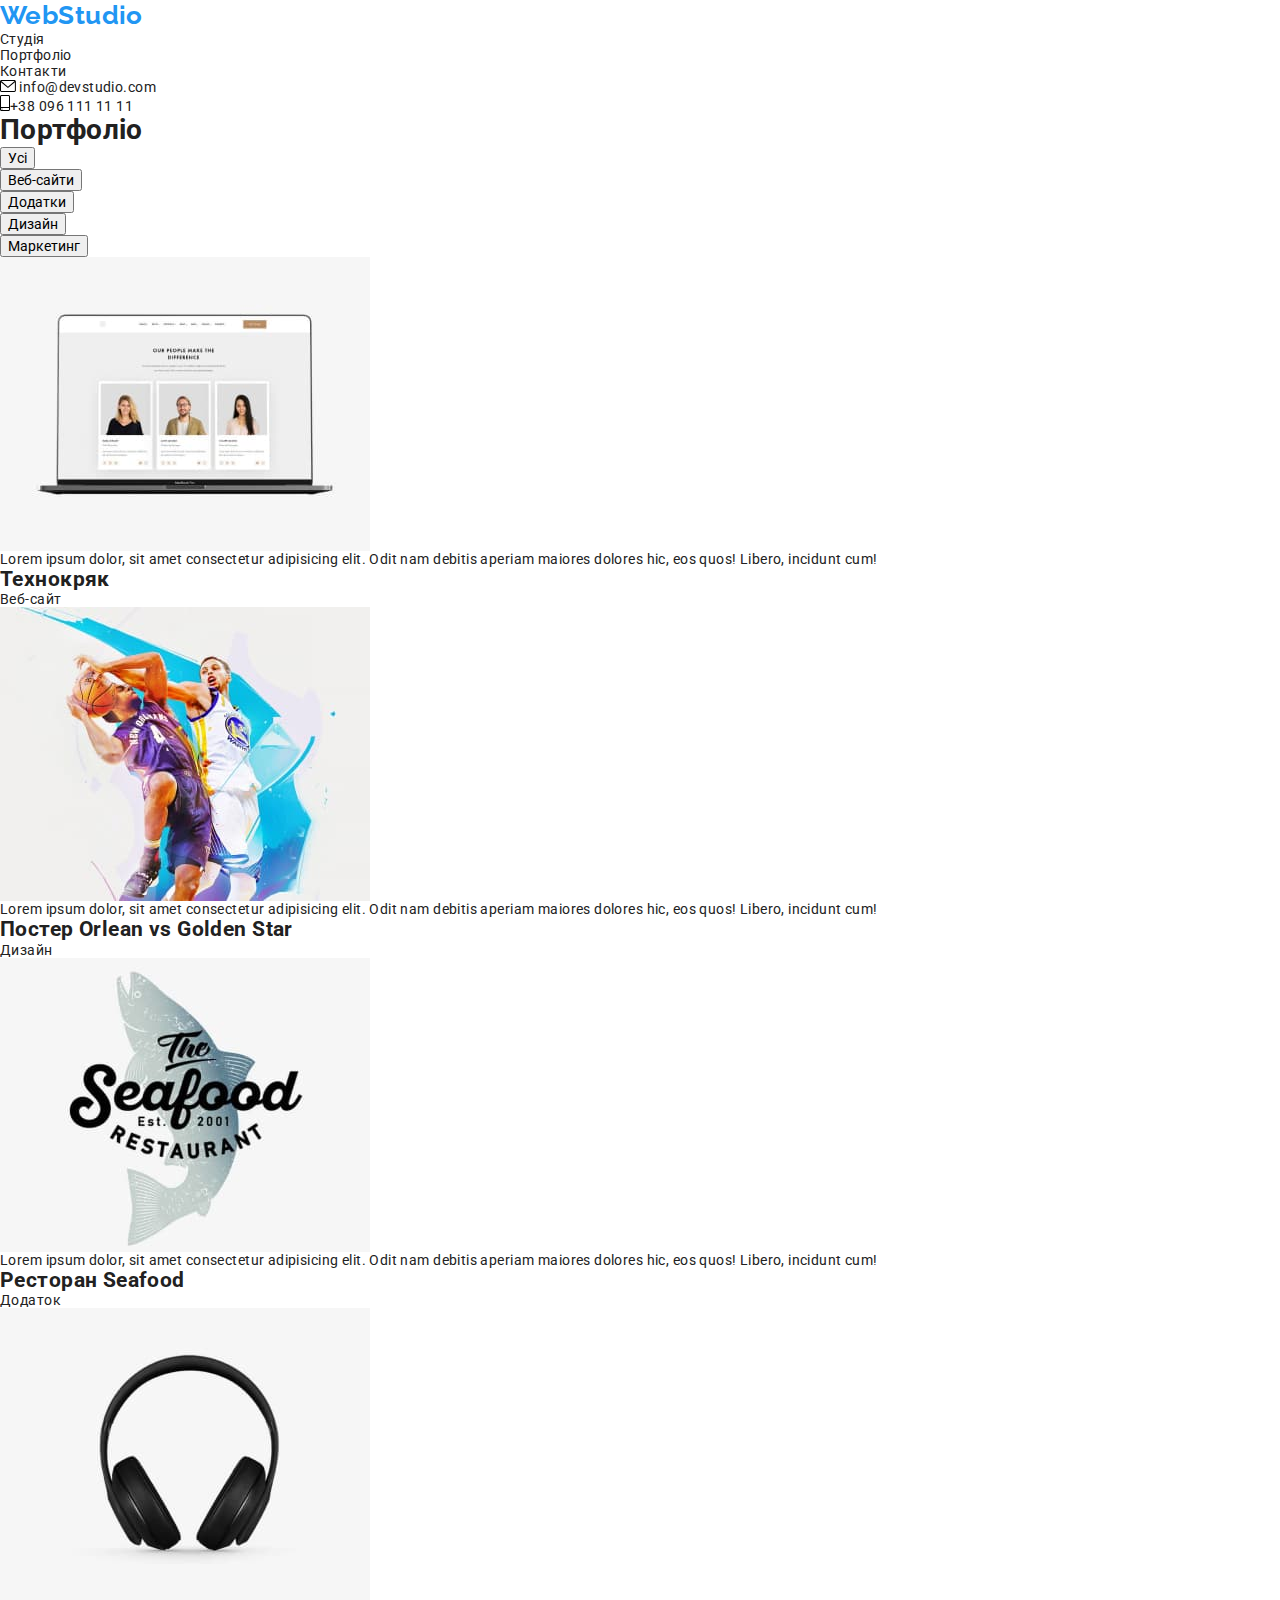
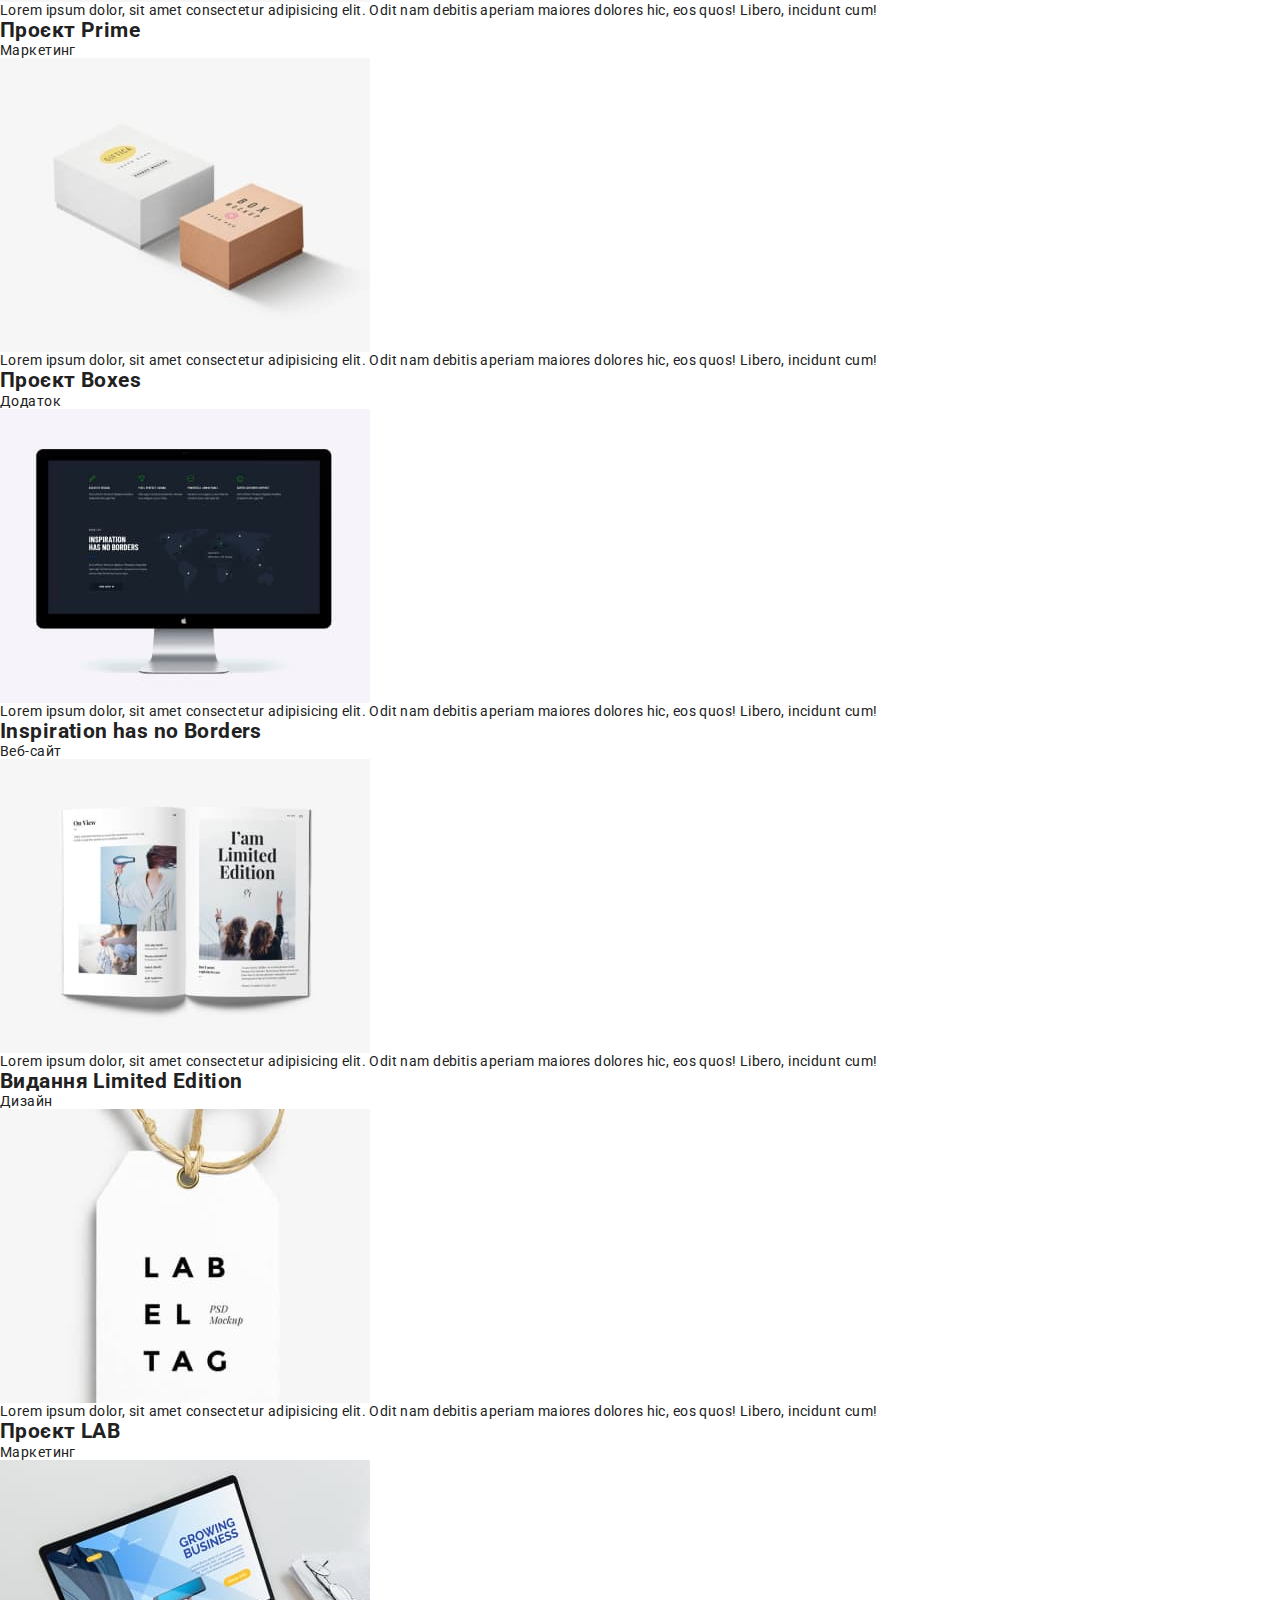
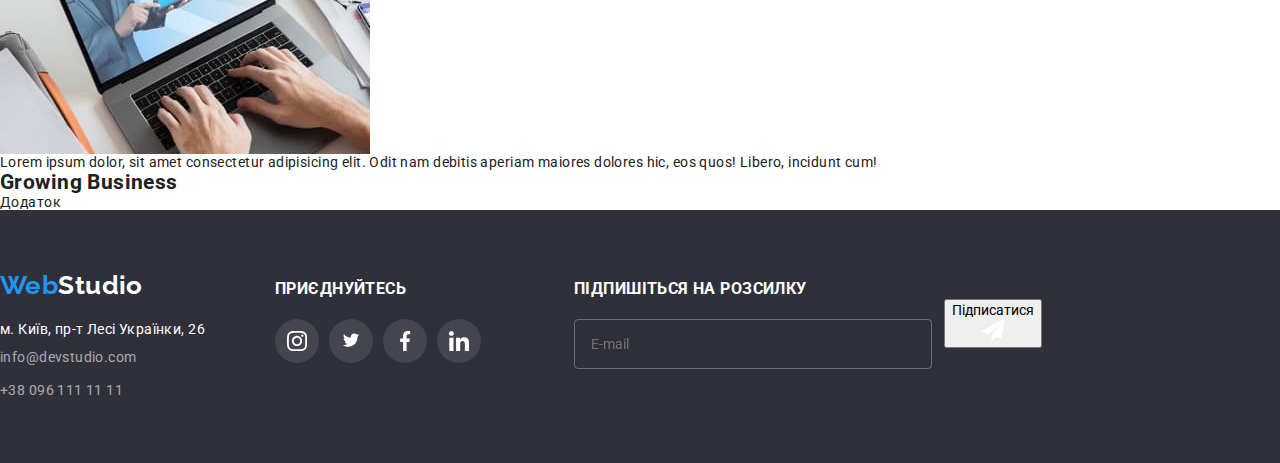
==== portfolio.html @ 7239a4ab "Initial commit" ====
<!DOCTYPE html>
<html lang="uk">
  <head>
    <meta charset="UTF-8" />
    <meta http-equiv="X-UA-Compatible" content="IE=edge" />
    <meta name="viewport" content="width=device-width, initial-scale=1.0" />
    <title>Студія</title>
    <link
    rel="stylesheet"
    href="https://cdnjs.cloudflare.com/ajax/libs/modern-normalize/1.0.0/modern-normalize.min.css"
  />
    <link
      href="https://fonts.googleapis.com/css2?family=Montserrat:wght@400;500;600&family=Raleway:wght@700&family=Roboto:wght@400;500;700;900&display=swap"
      rel="stylesheet"
    />
    <link rel="stylesheet" href="./css/style.css" />
  </head>
  <body class="page">


<!-- *TODO HEADER= ============================================= --> 


<header class="header">
  <div class="header__container container">
      <a href="./index.html" lang="en" class="logo__text logo">Web<span class="logo__span">Studio</span></a>
<nav class="site-nav">
  <ul class="site-nav__list list">
    <li class="site-nav__item item"><a href="./index.html" class="site-nav__link link ">Студія</a> </li>
    <li class="site-nav__item item"><a href="./portfolio.html" class="site-nav__link link current" >Портфоліо</a> </li>
    <li class="site-nav__item item"><a href="" class="site-nav__link link">Контакти</a> </li>
  </ul>
</nav>

  <ul class="contacts__list list">
    <li class="contacts__item item"> 
      <a href="mailto:info@devstudio.com" class="contacts__list__email" >
        <svg class="email-icon" width="16" height="12">
          <use href="./images/icons.svg#icon-envelope-min"></use>
        </svg> info@devstudio.com
      </a>
    </li>
    <li class="phone contact item"> <a href="tel:+38096111111" class="contacts__list__phone">
        <svg class="mobile-icon" width="10" height="16">
          <use href="./images/icons.svg#icon-smartphone-min"></use>
        </svg>+38 096 111 11 11
      </a>
    </li>
  </ul>
</div>
</header>


<main>
<section class="portfolio-section">
   <div class="container">
      <h1 visually-hidden >Портфоліо</h1>

 <ul class="portfolio-nav">
            <li><button type="button" class="btn-filtr">Усі</button></li>
            <li><button type="button" class="btn-filtr">Веб-сайти</button></li>
            <li><button type="button" class="btn-filtr">Додатки</button></li>
            <li><button type="button" class="btn-filtr">Дизайн</button></li>
            <li><button type="button" class="btn-filtr">Маркетинг</button></li>
          </ul>


    <ul class="portfolio-list">

      <li class="portfolio-item" > 
          <a href="" class="portfolio-link">
             <div class="portfolio-overlay">
                <img
                  src="./images/technocrack.jpg"
                  alt="Ноутбук з профілями трьох людей"
                  width="370"
                />
                <p class="portfolio-overlay-text">Lorem ipsum dolor, sit amet consectetur adipisicing elit. Odit nam debitis aperiam maiores dolores hic, eos quos! Libero, incidunt cum!
                </p>
                </div>

                <div class="work-description">
                  <h2 class="work-title">Технокряк</h2>
                  <p class="work-type">Веб-сайт</p>
              </div>
              </a>
            </li>



           <li class="portfolio-item" >
            
              <a href="" class="portfolio-link">
                <div class="portfolio-overlay">
                <img
                  src="./images/new-orlean-vs-golden-star.jpg"
                  alt="Постер баскетбольна команда Новий Орлеан против баскетбольної команди Золота Зірка"
                  width="370"
                />
                 <p class="portfolio-overlay-text">Lorem ipsum dolor, sit amet consectetur adipisicing elit. Odit nam debitis aperiam maiores dolores hic, eos quos! Libero, incidunt cum!
                </p>
            </div>

                <div class="work-description">
                <h2 class="work-title">
                  Постер <span lang="en">Orlean vs Golden Star </span>
                </h2>
                <p class="work-type">Дизайн</p>
                </div>
                </a>
            </li>


          <li class="portfolio-item" >
          
               <a href="" class="portfolio-link">
                  <div class="portfolio-overlay">
                <img
                  src="./images/restaurant-seafood.jpg"
                  alt="Логотип ресторану Морська Їжа"
                  width="370"
                />
                 <p class="portfolio-overlay-text">Lorem ipsum dolor, sit amet consectetur adipisicing elit. Odit nam debitis aperiam maiores dolores hic, eos quos! Libero, incidunt cum!
                </p>
                </div>

<div class="work-description">
                <h2 class="work-title">
                  Ресторан <span lang="en">Seafood</span>
                </h2>
                <p class="work-type">Додаток</p>
              </div>
                
                </a >
            </li>

         <li class="portfolio-item" >
          
              <a href="" class="portfolio-link">
                <div class="portfolio-overlay">
                <img
                  src="./images/project-prime.jpg"
                  alt="Навушники"
                  width="370"
                />
                 <p class="portfolio-overlay-text">Lorem ipsum dolor, sit amet consectetur adipisicing elit. Odit nam debitis aperiam maiores dolores hic, eos quos! Libero, incidunt cum!
                </p>
                </div>

                <div class="work-description">
                <h2 class="work-title">Проєкт <span lang="en">Prime</span></h2>
                <p class="work-type">Маркетинг</p>
              </div>
                </a>
            </li>


           <li class="portfolio-item" >
       
              <a href="" class="portfolio-link">
                     <div class="portfolio-overlay">
                <img
                  src="./images/project-boxes.jpg"
                  alt="Біла та коричнева коробки>"
                  width="370"
                />
                 <p class="portfolio-overlay-text">Lorem ipsum dolor, sit amet consectetur adipisicing elit. Odit nam debitis aperiam maiores dolores hic, eos quos! Libero, incidunt cum!
                </p>
                </div>

                <div class="work-description">
                <h2 class="work-title">Проєкт <span lang="en">Boxes</span></h2>
                <p class="work-type">Додаток</p>
              </div>
              </a>
            </li>

            
           <li class="portfolio-item" >
            
               <a href="" class="portfolio-link">
                <div class="portfolio-overlay">
                <img
                  src="./images/inspiration-has-no-borders.jpg"
                  alt="Монітор"
                  width="370"
                />
                 <p class="portfolio-overlay-text">Lorem ipsum dolor, sit amet consectetur adipisicing elit. Odit nam debitis aperiam maiores dolores hic, eos quos! Libero, incidunt cum!
                </p>
                </div>

  <div class="work-description">
                <h2 class="work-title">
                  <span lang="en">Inspiration has no Borders</span>
                </h2>
                <p class="work-type">Веб-сайт</p>
              </div>
            </a>
            </li>


       <li class="portfolio-item" >
       
              <a href="" class="portfolio-link">
                 <div class="portfolio-overlay">
                <img
                  src="./images/limited-edition.jpg"
                  alt="Журнал"
                  width="370"
                />
                 <p class="portfolio-overlay-text">Lorem ipsum dolor, sit amet consectetur adipisicing elit. Odit nam debitis aperiam maiores dolores hic, eos quos! Libero, incidunt cum!
                </p>
                </div>
                <div class="work-description">
                <h2 class="work-title">
                  Видання <span lang="en">Limited Edition</span>
                </h2>
                <p class="work-type">Дизайн</p> </div></a
              >
            </li>

         <li class="portfolio-item" >
         
             <a href="" class="portfolio-link">
               <div class="portfolio-overlay">
                <img
                  src="./images/project-lab.jpg"
                  alt="Ярлик з літерами"
                  width="370"
                />
                 <p class="portfolio-overlay-text">Lorem ipsum dolor, sit amet consectetur adipisicing elit. Odit nam debitis aperiam maiores dolores hic, eos quos! Libero, incidunt cum!
                </p>
                </div>
                <div class="work-description">
                <h2 class="work-title">Проєкт <span lang="en">LAB</span></h2>
                <p class="work-type">Маркетинг</p> </div></a
              >
            </li>


       <li class="portfolio-item" >
        
             <a href="" class="portfolio-link">
              <div class="portfolio-overlay">
                <img
                  src="./images/growing-business.jpg"
                  alt="Людина працює за ноутбуком"
                  width="370"
                />
                 <p class="portfolio-overlay-text">Lorem ipsum dolor, sit amet consectetur adipisicing elit. Odit nam debitis aperiam maiores dolores hic, eos quos! Libero, incidunt cum!
                </p>
                </div>

                <div class="work-description">
                <h2 class="work-title">
                  <span lang="en">Growing Business</span>
                </h2>
                <p class="work-type">Додаток</p>
                </div>
                </a>
            </li>
          </ul>
        </div>
      </section>
    </main>
  


    
    <footer class="footer">
      <div class="footer__container container">
<ul class="footer-align">
  <li>  
    <a href="./index.html" lang="en" class="logo__text">Web<span class="logo__span footerlogo">Studio</span>
    </a>
        <address>
          <ul class="footer__list list">
            <li> <a href=""  class="footer__address link" >м. Київ, пр-т Лесі Українки, 26</a> </li>
            <li> <a href="mailto:info@devstudio.com" class="footer__email link" >info@devstudio.com</a> </li>
            <li> <a href="tel:+38096111111" class="footer__phone link">+38 096 111 11 11</a></li>
          </ul>
        </address>
  </li>

  <li>
    <div class="join">
      <h3 class="join__title">Приєднуйтесь</h3>
        <div class="social__footer">
      <ul class="team__list list join__list">
          <li class="join__item item">
            <a href="" class="join__link link">
              <svg class="join__svg" width="20" height="20">
                <use href="./images/icons.svg#icon-instagram-min" ></use>
              </svg>
            </a>
          </li>

          <li class="join__item item">
            <a href="" class="join__link link">
              <svg class="join__svg"  width="20" height="16.25">
                <use href="./images/icons.svg#icon-twitter-min"></use>
              </svg>
            </a>
          </li>

           <li class="join__item item">
            <a href="" class="join__link link">
              <svg class="join__svg" width="20" height="20">
                <use href="./images/icons.svg#icon-facebook-min" ></use>
              </svg>
            </a>
          </li>

           <li class="join__item item">
            <a href="" class="join__link link">
              <svg class="join__svg" width="20" height="20">
                <use href="./images/icons.svg#icon-linkedin-min" ></use>
              </svg>
            </a>
      </div> 
    </div>
  </li>

  <li>
        <div class="footer-subscription">
          <h3 class="join__title">Підпишіться на розсилку</h3>
          
          <form class="subscription__form">
            <label class="subscription__lable">
              <input 
              class="subscription__input"
              type="email" 
              name="email" 
              placeholder="E-mail" />
            </label>
<div class="subscription-button-group">
            <button type="submit" class="subscription__button button">
              Підписатися
              <svg class="subscription__svg" width="24" height="24">
                <use href="./images/icons.svg#icon-send"></use>
              </svg>
                  </div>

            </button>
          </form>

      
</li>   
 </ul>   
          <!-- </li>
        </ul
        >       -->
  </footer>

  </body>
</html>
---- css/style.css ----
:root {
  --primary-text-color: #212121;
  --secondary-text-color: #757575;
  --white-text-color: #ffffff;
  --accent-color: #2196f3;
  --primary-background-color: #f5f5f5;
  --secondary-background-color: #f5f4fa;
  --hero-bachground-color: #2f303a;
  --black: #000000;
  --grey: #afb1b8 ;
  --cubic: cubic-bezier(0.4, 0, 0.2, 1);
}

/* *TODO RESET =============================================  */

* {
  box-sizing: border-box;
  /* outline: 1px solid chocolate; */
}

body {
  margin-top: 0;
  margin-bottom: 0;
  font-family: "Roboto", sans-serif;
  color: var(--primary-text-color);
  letter-spacing: 0.03em;
  font-size: 14px;
  font-style: normal;
}
h1,
h2,
h3,
h4,
h5,
h6,
p,
ul {
  list-style: none;
  margin: 0;
  padding: 0;
}

img {
  display: block;
  max-width: 100%;
  height: auto;
}

a {
  display: block;
  text-decoration: none;
  font-style: normal;
  margin: 0;
  margin-bottom: 0;
  padding: 0;
  color: currentColor;
  cursor: pointer;
}

/* .link {
  text-decoration: none;
  color: inherit;
  cursor: pointer;
}

.link.current {
  color: #2196f3;
}

.button {
  cursor: pointer;
}
.container {
  margin-left: auto;
  margin-right: auto;
  width: 1200px;
  padding-left: 15px;
  padding-right: 15px;
}
.title {
  text-align: center;
  margin-bottom: 50px;
  margin-top: 0;

  font-weight: 700;
  font-size: 36px;
  line-height: 1.17;
}
.visually-hidden {
  position: absolute;
  white-space: nowrap;
  width: 1px;
  height: 1px;
  overflow: hidden;
  border: 0;
  padding: 0;
  clip: rect(0 0 0 0);
  clip-path: inset(50%);
  margin: -1px;
} */

/* *TODO HEADER ==============================================  */

/* .header__container {
  display: flex;
  align-items: center;
} */
/* .logo {
  padding-top: 24px;
  padding-bottom: 24px;

  color: var(--accent-color);
  font-family: "Raleway", sans-serif;
  font-weight: 700;
  font-size: 26px;
  line-height: 1.2;
  text-decoration: none;
} */

/* .logo__text {
  color: var(--accent-color);
  font-family: "Raleway";
  font-style: normal;
  font-weight: 700;
  font-size: 26px;
  line-height: 1.19;
}
.logo__span {
  color: var(--black);
}
.header {
  border-bottom: 1px solid var(--secondary-background-color);
}
.site-nav__list {
  position: relative;

  display: flex;
  margin-left: 93px;
  gap: 50px;
}
.site-nav__link {
  transition: 250ms color var(--cubic);
}
.site-nav__link:hover,
.site-nav__link:focus {
  color: var(--accent-color);
  cursor: pointer;
  opacity: 1;
}
.current {
  position: relative;
}
.current::after {
  position: absolute;
  content: "";
  display: block;

  width: 100%;
  height: 4px;
  border-radius: 2px;
  bottom: -33px;

  background-color: var(--accent-color);
}
.site-nav__item {
  font-weight: 500;
  line-height: 1.14;
  letter-spacing: 0.02em;
}
.contacts__list {
  display: flex;
  margin-left: auto;
  gap: 50px;

  font-weight: 500;
  line-height: 1.13;
  letter-spacing: 0.02em;
  color: var(--secondary-text-color);
}
.contacts__list__email,
.contacts__list__phone {
  display: flex;
  align-items: center;

  transition: 250ms color var(--cubic);
}
.contacts__list__email:hover,
.contacts__list__email:focus {
  color: var(--accent-color);
}
.contacts__list__phone:hover,
.contacts__list__phone:focus {
  color: var(--accent-color);
}
.email-icon,
.mobile-icon {
  margin-right: 10px;
  fill: currentColor;
} */

/* *TODO HERO Section =============================================   */

/* .hero__section {
  padding-top: 200px;
  padding-bottom: 200px;
  text-align: center;
}
.hero__title {
  font-weight: 900;
  font-size: 44px;
  line-height: 1.36;
  text-align: center;
  letter-spacing: 0.06em;
  text-transform: uppercase;
  color: var(--white-text-color);
}
.hero__button {
  margin: 0 auto;
  margin-top: 30px;
  padding-top: 10px;
  padding-bottom: 10px;
  padding-left: 32px;
  padding-right: 32px;

  box-shadow: 0px 4px 4px rgb(0 0 0 / 15%);
  border-radius: 4px;
  border: none;
  background-color: var(--accent-color);

  font-weight: 700;
  font-size: 16px;
  line-height: 1.9;
  letter-spacing: 0.06em;
  color: var(--white-text-color);
}  */
/* .overlay {
  height: 600px;
  max-width: 1600px;
  margin-left: auto;
  margin-right: auto;

  background-image: linear-gradient(
      to right,
      rgba(47, 48, 58, 0.4),
      rgba(47, 48, 58, 0.4)
    ),
    url(../images/Img-team.jpg);
  background-size: cover;
  background-repeat: no-repeat;
  background-position: center;
  background-color: var(--secondary-background-color);
} */

/* *TODO FEATURES ====================================================== */
/* .features__section {
  padding-top: 94px;
  padding-bottom: 0px;
}
.features__list {
  display: flex;
  gap: 30px;
}
.feature__title {
  font-weight: 700;
  line-height: 1.13;
  text-transform: uppercase;
  color: var(--primary-text-color);
}
.feature__description {
  margin-top: 10px;
  line-height: 1.7;
  color: var(--secondary-text-color);
}
.feature__item::before {
  display: block;
  content: "";
  height: 120px;
  margin-bottom: 30px;

  background-size: 65px 70px;
  background-repeat: no-repeat;
  background-position: center;
  background-color: var(--secondary-background-color);
}

.feature__item.icon-attention::before {
  background-image: url(../images/antenna-min.svg);
}
.feature__item.icon-punctality::before {
  background-image: url(../images/clock-picture-min.svg);
}
.feature__item.icon-planning::before {
  background-image: url(../images/planning-min.svg);
}

.feature__item.icon-modern::before {
  background-image: url(../images/astronaut-min.svg);
} */

/* *TODO ACTIVITY ================================================ */
/* .activity__section {
  margin-top: 94px;
  margin-bottom: 94px;
}
.activity__list {
  display: flex;
  gap: 30px;
}
.activity__item {
  position: relative;
}
.activity__category {
  position: absolute;
  bottom: 0;
  left: 0;
  width: 100%;

  padding-top: 27px;
  padding-bottom: 27px;

  text-align: center;
  background-color: rgba(47, 48, 58, 0.8);
  font-weight: 700;
  text-transform: uppercase;
  color: var(--white-text-color);
} */

/* *TODO TEAM Section ============================================ */
.team__section {
  padding-top: 94px;
  padding-bottom: 94px;
  background-color: var(--secondary-background-color);
}
.team__list {
  display: flex;
  justify-content: space-between;
  gap: 10px;
  margin-top: 16px;
}
.team__item {
  background: var(--white-text-color);
  border-radius: 0px 0px 4px 4px;
}
.team__name {
  font-weight: 500;
  font-size: 16px;
  line-height: 1.9;
  text-align: center;
  color: var(--primary-text-color);
}
.team__job {
  margin-top: 10px;
  font-size: 16px;
  line-height: 1.19;
  text-align: center;
  color: var(--secondary-text-color);
}
.team__desc {
  padding-top: 30px;
  padding-bottom: 30px;
  padding-left: 32px;
  padding-right: 32px;
}
.team__icon {
  fill: var(--grey);
  transition: 250ms fill color var(--cubic);
}
.team__link {
  display: flex;
  justify-content: center;
  text-align: center;
  align-items: center;

  background-color: transparent;
  background-color: var(--white-text-color);
  border: 1px solid var(--accent-color);
  border-radius: 50%;
  border: none;

  width: 44px;
  height: 44px;
  margin: 0;

  transition: 250ms background-color var(--cubic);
}
.team__link:hover,
.team__link:focus {
  background-color: var(--accent-color);
  color: var(--white-text-color);
}
.team__link:hover .team__icon,
.team__link:focus .team__icon {
  fill: var(--white-text-color);
}

/* *TODO CLIENTS =========================================================== */
.clients__section {
  padding-top: 94px;
  padding-bottom: 94px;
}
.clients__list {
  display: flex;
  justify-content: center;
  gap: 30px;
}
.clients__logo {
  fill: var(--grey);
  transition: 250ms fill var(--cubic);
}
.clients__link {
  display: flex;
  justify-content: center;
  align-items: center;

  width: 170px;
  height: 92px;
  border: 1px solid var(--grey);

  border-radius: 4px;
  color: var(--grey);

  transition: 250ms border-color var(--cubic);
}
.clients__link:hover .clients__logo,
.clients__link:focus .clients__logo {
  fill: var(--accent-color);
}
.clients__link:hover,
.clients__link:focus {
  border: 1px solid var(--accent-color);
}

/* 
<!-- FOOTER  =============================================
========================================================== --> */

.footer {
  padding-top: 60px;
  padding-bottom: 60px;
  background-color: var(--hero-bachground-color);
}
.logo__text {
  color: var(--accent-color);
  font-family: "Raleway";
  font-style: normal;
  font-weight: 700;
  font-size: 26px;
  line-height: 1.19;
}

.footerlogo {
  color: var(--white-text-color);
}
.footer__list {
  margin-top: 20px;

}
.footer__address {
  display: block;
  margin-bottom: 9px;
  gap: 9px;

  color: var(--white-text-color);

  transition: 250ms color var(--cubic);
}
.footer__address:hover,
.footer__address:focus {
  color: var(--accent-color);
}

.footer__email {
  display: block;
  margin-bottom: 9px;

  color: rgba(255, 255, 255, 0.6);
  line-height: 1.7;

  transition: 250ms color var(--cubic);
}
.footer__email:hover,
.footer__email:focus {
  color: var(--accent-color);
}
.footer__phone {
  display: block;

  color: rgba(255, 255, 255, 0.6);
  line-height: 1.7;

  transition: 250ms color var(--cubic);
}
.footer__phone:hover,
.footer__phone:focus {
  color: var(--accent-color);
}
.social {
  display: block;
}
.join__title {
  font-weight: 700;
  line-height: 1.13;
  text-transform: uppercase;
  color: var(--white-text-color);
}

.join__list {
  margin-top: 20px;
}
.join {
  margin-left: 70px;
}
.footer-align {
  display: flex;
  align-items: baseline;
}
.join__svg {
  fill: var(--white-text-color);
}
.join__link {
  display: flex;
  justify-content: center;
  background: rgba(255, 255, 255, 0.1);
  align-items: center;
  border-radius: 50%;
  width: 44px;
  height: 44px;
  margin: 0;

  transition: 250ms background var(--cubic);
}

.join__link:hover,
.join__link:focus {
  background-color: var(--accent-color);
}

/* 
<!-- PORTFOLIO  =============================================
========================================================== --> */
/* .portfolio-section {
  margin-top: 94px;
  margin-bottom: 94px;
}
.portfolio-nav {
  margin-bottom: 50px;
  display: flex;
  justify-content: center;
}

.btn-filtr {
  display: flex;
  align-items: center;
  font-family: inherit;
  margin-right: 8px;

  font-weight: 500;
  font-size: 16px;
  line-height: 26px;
  color: var(--primary-text-color);
  border-radius: 4px;
  border: none;
  cursor: pointer;
  background: var(--secondary-background-color);
  border-radius: 4px;
  padding: 6px 22px;

  transition-property: box-shadow, color, background;
  transition-duration: 250ms;
  transition-timing-function: var(--cubic);
  transition-delay: 0;
}

.btn-filtr:focus,
.btn-filtr:hover {
  background-color: var(--accent-color);
  color: var(--white-text-color);
  box-shadow: 0px 3px 1px rgba(0, 0, 0, 0.1), 0px 1px 2px rgba(0, 0, 0, 0.08),
    0px 2px 2px rgba(0, 0, 0, 0.12);
} */

/* .btn-container {
  width: 1200px;
  padding-left: 15px;
  padding-right: 15px;
}

.portfolio-link {
  transition-property: box-shadow;
  transition-duration: 250ms;
  transition-timing-function: var(--cubic);
  transition-delay: 0;
}

.portfolio-list {
  display: flex;
  flex-wrap: wrap;
}

.portfolio-item {
  width: 370px;
  margin-right: 30px;
  margin-bottom: 30px;
}

.portfolio-item:nth-child(3n) {
  margin-right: 0;
}
.portfolio-item:nth-last-child(-n + 3) {
  margin-bottom: 0;
}

.portfolio-item a:hover {
  border: var(--accent-color);
}

.portfolio-link:hover,
.portfolio-link:focus {
  box-shadow: 0px 1px 1px rgba(0, 0, 0, 0.12), 0px 4px 4px rgba(0, 0, 0, 0.06),
    1px 4px 6px rgba(0, 0, 0, 0.16);
}
.description {
  padding-top: 20px;
  padding-bottom: 20px;
  padding-left: 24px;
  padding-right: 24px;
}
.work-title {
  text-decoration: none;
  color: var(--primary-text-color);
  font-weight: 700;
  font-size: 18px;
  line-height: 2;
  letter-spacing: 0.06em;
  margin-bottom: 4px;
}

.work-type {
  text-decoration: none;
  color: var(--secondary-text-color);
  font-size: 16px;
  line-height: 1.9;
}

.work-description {
  padding-top: 20px;
  padding-bottom: 20px;
  padding-left: 24px;
  padding-right: 24px;
  border-right: 1px solid var(--primary-background-color);
  border-left: 1px solid var(--primary-background-color);
  border-bottom: 1px solid var(--primary-background-color);
}

.portfolio-overlay {
  position: relative;
  transition-property: color, background;
  transition-duration: 250ms;
  transition-timing-function: var(--cubic);
}

.portfolio-overlay-text {
  position: absolute;
  top: 0;
  left: 0;

  width: 100%;
  height: 100%;
  padding-top: 63px;
  padding-bottom: 63px;
  padding-left: 24px;
  padding-right: 24px;

  background: rgba(33, 150, 243, 0.9);
  opacity: 0;
  overflow: hidden;

  font-size: 18px;
  line-height: 1.56;
  color: var(--white-text-color);

  transition-property: color, background;
  transition-duration: 250ms;
  transition-timing-function: var(--cubic);
  transition-delay: 0;
}

.portfolio-link .portfolio-overlay-text,
.portfolio-link .portfolio-overlay-text {
  transform: translateY(100%);
  transition: transform 250ms cubic-bezier(0.4, 0, 0.2, 1);
}

.portfolio-link:hover .portfolio-overlay-text,
.portfolio-link:focus .portfolio-overlay-text {
  opacity: 1;
  transform: translateY(0);
} */ */

/* /* MODAL ==================================================
================================================================*/
/* початковий стан */
.backdrop {
  position: fixed;
  top: 0;
  left: 0;
  height: 100%;
  width: 100%;
  background-color: rgba(0, 0, 0, 0.2);
  opacity: 1;
  transition: opacity 250ms var(--cubic);
  visibility: visible;
  pointer-events: initial;
}
.modal {
  position: absolute;
  top: 50%;
  left: 50%;
  transform: translate(-50%, -50%);
  transition: transform 250ms var(--cubic), opacity 250ms var(--cubic);
  opacity: 1;
  height: 581px;
  width: 528px;
  border-radius: 4px;
  background: var(--white-text-color);
  box-shadow: 0px 1px 3px rgba(0, 0, 0, 0.12), 0px 1px 1px rgba(0, 0, 0, 0.14),
    0px 2px 1px rgba(0, 0, 0, 0.2);
}
.backdrop.is-hidden {
  opacity: 0;
  pointer-events: none;
  visibility: hidden;
}
/* кінцевий стан */
.backdrop.is-hidden .modal {
  opacity: 0;
  transform: translate(-50%, -50%);
}
 .close-btn {
  position: absolute;
  display: flex;
  align-items: center;
  justify-content: center;
  right: 8px;
  top: 8px;
  background-color: transparent;
  border-radius: 50%;
  width: 30px;
  height: 30px;
  border: 1px solid var(--secondary-text-color);
  cursor: pointer;
  outline: transparent;
  transition: 250ms cubic border;
}
.close-btn:hover,
.close-btn:focus {
  color: var(--accent-color);
  border: 1px solid var(--accent-color);
} 
.svg-close-icon {
  fill: currentColor;
  transition: 250ms fill var(--cubic);
}

/* *Subscription FORM =================================================
====================================================================== */

.footer-subscription {
  margin-left: 93px;
  width: 358px;
  height: 50px;
}

.subscription__form {
  display: flex;
  gap: 12px;
}
.subscription__input {
  margin-top: 20px;
  padding-left: 16px;

  width: 358px;
  height: 50px;
  background-color: transparent;
  border: 1px solid rgba(255, 255, 255, 0.3);
  filter: drop-shadow(0px 4px 4px rgba(0, 0, 0, 0.15));
  border-radius: 4px;
  color: var(--white-text-color);
  cursor: pointer;
 outline:none;
}

.subscription__input {
  margin-top: 20px;
  padding-left: 16px;

  width: 358px;
  height: 50px;

  background-color: transparent;
  border: 1px solid rgba(255, 255, 255, 0.3);
  filter: drop-shadow(0px 4px 4px rgba(0, 0, 0, 0.15));
  border-radius: 4px;
  color: var(--white-text-color);
  cursor: pointer;
  outline: none;

  transition: 250ms var(--cubic) border-color;
}

.subscription__input:hover,
.subscription__input:focus {
  border-color: var(--accent-color);
}

/* .subscription__button {
  display: flex;
  align-items: center;
  justify-content: center;

  width: 200px;
  height: 50px;

  margin-top: 20px;
  padding-top: 10px;
  padding-bottom: 10px;
  padding-left: 28px;
  padding-right: 28px;

  box-shadow: 0px 4px 4px rgb(0 0 0 / 15%);
  background: var(--accent-color);
  border-radius: 4px;
  border: none;
  font-weight: 700;
  font-size: 16px;
  line-height: 1.9;
  letter-spacing: 0.06em;
  color: var(--white-text-color);
  gap: 10px;

  transition: 250ms background var(--cubic);
}

.subscription__button:hover,
.subscription__button:focus {
  background: var(--accent-color);
} */
.subscription__svg {
  fill: var(--white-text-color);
}


/* *SERVICEORDER FORM =================================================
====================================================================== */

.serviceorder {
  padding: 40px;
}

.serviceorder-form-input:hover,
.serviceorder-form-input:focus {
  color: var(--accent-color);
  border: 1px solid var(--accent-color);
}

.serviceorder-form-comment:hover .serviceorder-form-comment:focus {
  color: var(--accent-color);
  border: 1px solid var(--accent-color);
}

.serviceorder-title {
  font-size: 20px;
  line-height: 1.15;
  text-align: center;
}

.serviceorder-group {
  margin-top: 28px;
  position: relative;

}
.serviceorder-lable {
  position: absolute;
  top: -16px;
  left: 0;

  font-size: 12px;
  line-height: 1.17;
  letter-spacing: 0.01em;

  color: var(--secondary-text-color);
}
.checkbox-text {
  font-size: 12px;
  line-height: 1.17;
  letter-spacing: 0.01em;

  color: var(--secondary-text-color);
}
.serviceorder-group-comment {
  margin-top: 10px;
}

.serviceorder-lable-comment {
  position: absolute;
  top: -16px;
  left: 0;

  font-size: 12px;
  line-height: 1.17;
  letter-spacing: 0.01em;

  color: var(--secondary-text-color);
}

.serviceorder-form-input {
  margin-top: 4px;

  width: 448px;
  height: 40px;

  border: 1px solid rgba(33, 33, 33, 0.2);
  border-radius: 4px;
  outline: transparent;
  color: var(--primary-text-color);

  cursor: pointer;
  padding-left: 42px;
  transition: 250ms border var(--cubic);
}

.serviceorder-form-input .placeholder {
  padding: 20px;
}
.serviceorder-field{
  color: var(--primary-text-color);
}
.serviceorder-field:hover,
.serviceorder-field:focus {
  color: var(--accent-color);
}

.serviceorder-form-comment {
  margin-top: 4px;
  padding-top: 12px;
  padding-left: 16px;

  width: 448px;
  height: 120px;
  border: 1px solid rgba(33, 33, 33, 0.2);
  border-radius: 4px;
  outline: transparent;
  transition: 250ms border var(--cubic);
}
.serviceorder-form-comment:hover,
.serviceorder-form-comment:focus {
  border: 1px solid var(--accent-color);
}

.serviceorder-field-comment {
  font-size: 12px;
  line-height: 1.17;
  letter-spacing: 0.01em;

  color: var(--secondary-text-color);
}

.serviceorder-group-checkbox {
  margin-top: 20px;
}

.serviceorder-field-icon {
  position: absolute;

  left: 14px;
  top: 50%;
  left: 12px;
  transform: translateY(-50%);
  fill: currentColor;
  transition: 250ms fill var(--cubic);
}
.serviceorder-button {
  margin: auto;
  margin-top: 30px;
  padding-top: 10px;
  padding-bottom: 10px;

  width: 200px;
  height: 50px;

  background: var(--accent-color);
  box-shadow: 0px 4px 4px rgb(0 0 0 / 15%);
  border-radius: 4px;
  border: none;

  font-weight: 700;
  font-size: 16px;
  line-height: 1.9;

  display: flex;
  justify-content: center;
  letter-spacing: 0.06em;
  color: var(--white-text-color);
}

.serviceorder-button:hover,
.serviceorder-button:focus {
  box-shadow: 0px 4px 4px rgb(0 0 0 / 15%);
}

.form-agreement:hover {
  fill: var(--accent-color);
}

.form-agreement {
  display: flex;
  align-items: center;
  gap: 10px;
  margin-top: 20px;
}
.agreement-icon-unchecked {
  fill: var(--primary-text-color);
  transition: 250ms fill var(--cubic);
}
.agreement-icon-checked {
  opacity: 0;
  transition: 250ms opacity var(--cubic);
  fill: var(--accent-color);
}
.agreement-checkbox:checked + .agreement-icon .agreement-icon-checked {
  opacity: 1;
}
.agreement-checkox:checked + .agreement-icon .agreement-icon-unchecked {
  opacity: 0;
}
.agreement-text {
  display: flex;
  text-align: center;
  gap: 7px;

  line-height: 1.71px;
  color: var(--secondary-text-color);

  user-select: none;
}

.agreement-link {
  color: var(--accent-color);
  text-decoration: underline;
}

.checkbox {
  margin-top: 20px;
}
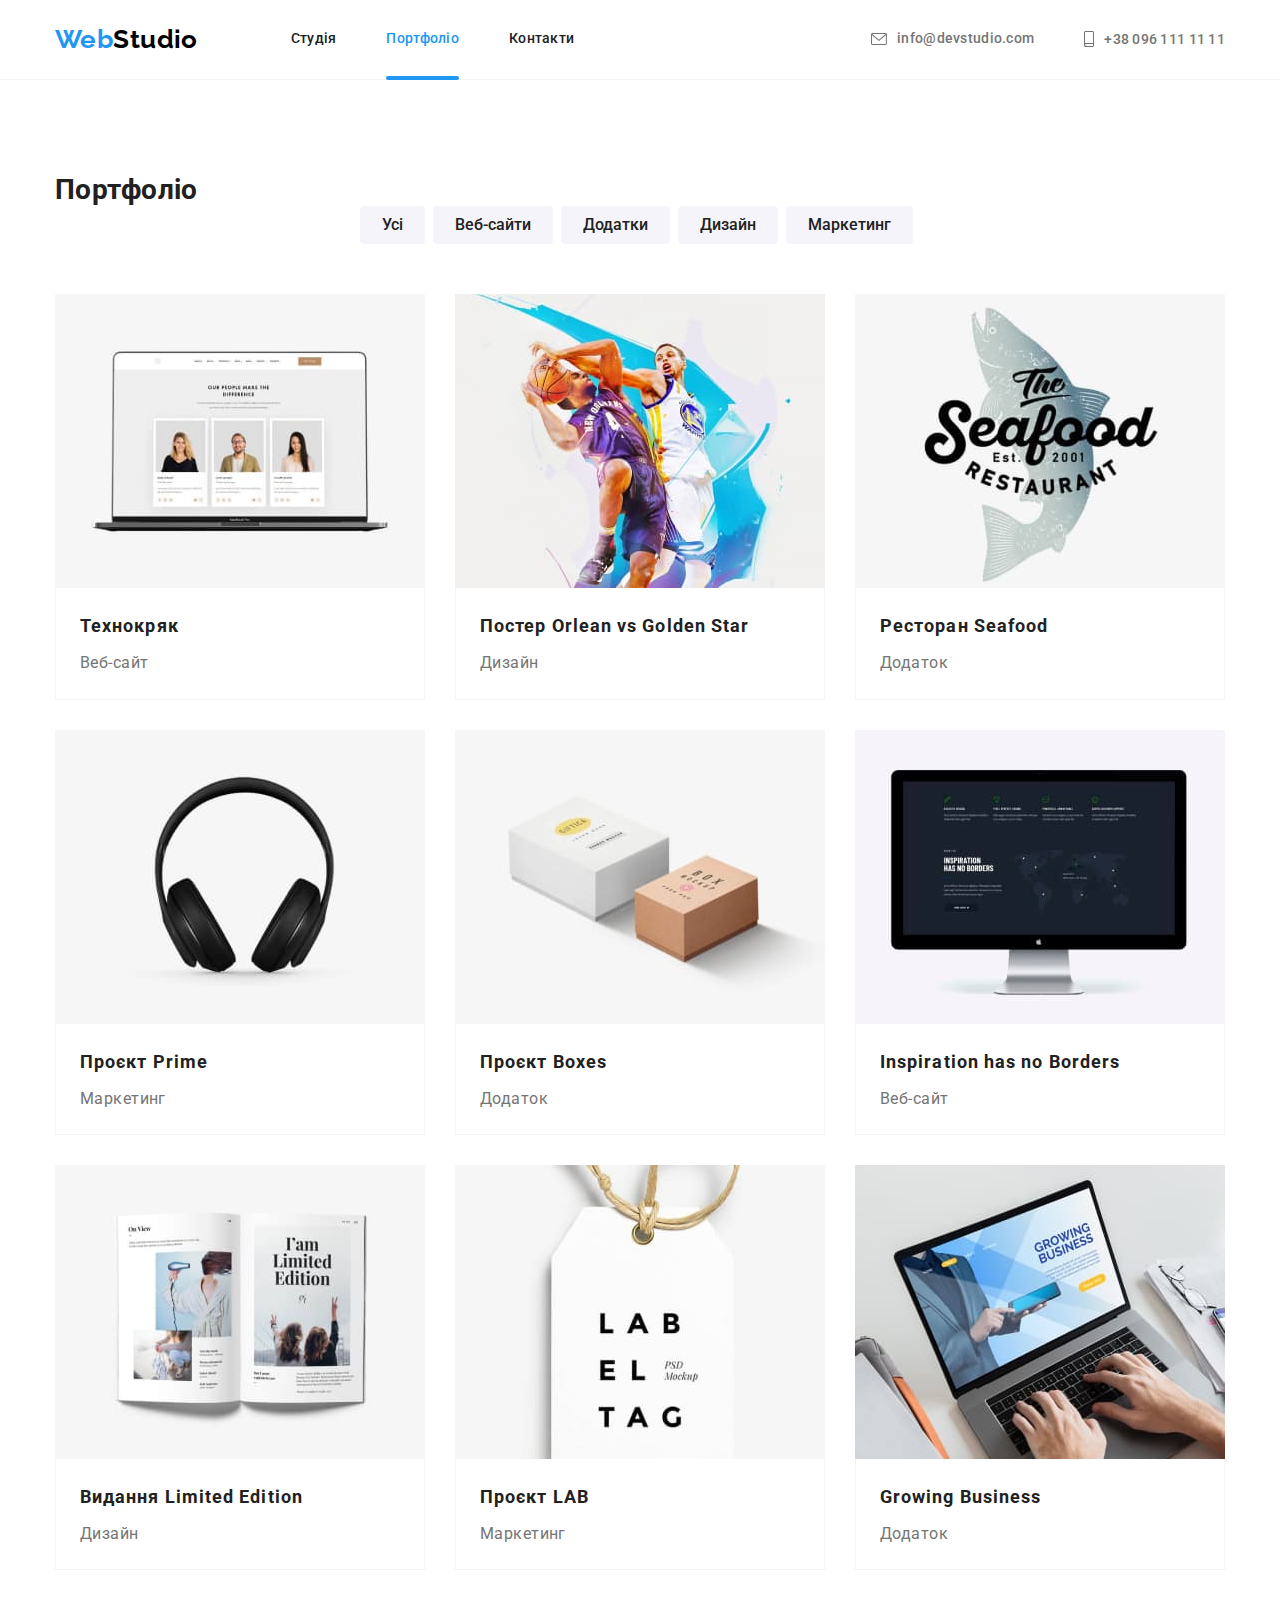
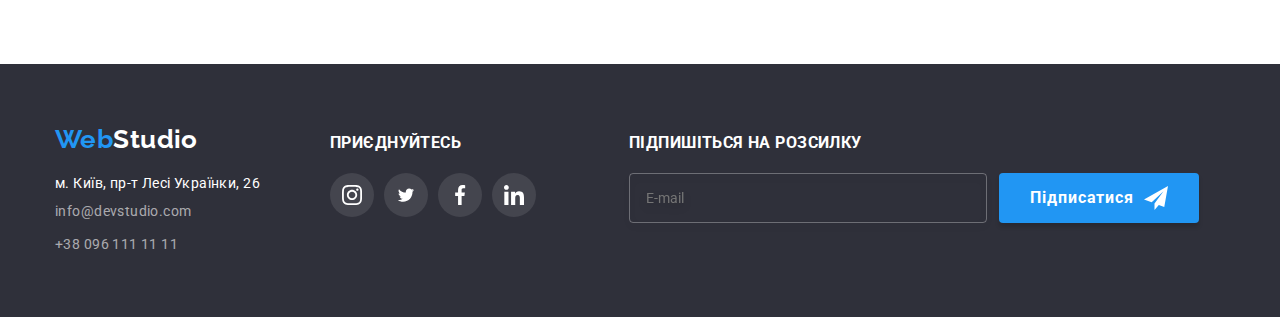
==== commit becc950a: "adds styles" ====
--- a/portfolio.html
+++ b/portfolio.html
@@ -13,7 +13,8 @@
       href="https://fonts.googleapis.com/css2?family=Montserrat:wght@400;500;600&family=Raleway:wght@700&family=Roboto:wght@400;500;700;900&display=swap"
       rel="stylesheet"
     />
-    <link rel="stylesheet" href="./css/style.css" />
+    <link rel="stylesheet" href="./css/main.min.css" />
+    <!-- <link rel="stylesheet" href="./css/style.css" /> -->
   </head>
   <body class="page">
 
--- a/css/main.min.css
+++ b/css/main.min.css
@@ -0,0 +1 @@
+:root{--primary-text-color: #212121;--secondary-text-color: #757575;--white-text-color: #ffffff;--accent-color: #2196f3;--primary-background-color: #f5f5f5;--secondary-background-color: #f5f4fa;--hero-bachground-color: #2f303a;--black: #000000;--grey: #afb1b8 ;--cubic: cubic-bezier(0.4, 0, 0.2, 1)}.visually-hidden{position:absolute;white-space:nowrap;width:1px;height:1px;overflow:hidden;border:0;padding:0;clip:rect(0 0 0 0);-webkit-clip-path:inset(50%);clip-path:inset(50%);margin:-1px}.link{text-decoration:none;color:inherit;cursor:pointer}.link.current{color:#2196f3}*{-webkit-box-sizing:border-box;box-sizing:border-box}body{margin-top:0;margin-bottom:0;font-family:"Roboto",sans-serif;color:var(--primary-text-color);letter-spacing:.03em;font-size:14px;font-style:normal}h1,h2,h3,h4,h5,h6,p,ul{list-style:none;margin:0;padding:0}img{display:block;max-width:100%;height:auto}a{display:block;text-decoration:none;font-style:normal;margin:0;margin-bottom:0;padding:0;color:currentColor;cursor:pointer}.container{margin-left:auto;margin-right:auto;width:1200px;padding-left:15px;padding-right:15px}.header__container{display:-webkit-box;display:-ms-flexbox;display:flex;-webkit-box-align:center;-ms-flex-align:center;align-items:center}.title{text-align:center;margin-bottom:50px;margin-top:0;font-weight:700;font-size:36px;line-height:1.17}.button{cursor:pointer}.close-btn{position:absolute;display:-webkit-box;display:-ms-flexbox;display:flex;-webkit-box-align:center;-ms-flex-align:center;align-items:center;-webkit-box-pack:center;-ms-flex-pack:center;justify-content:center;right:8px;top:8px;background-color:rgba(0,0,0,0);border-radius:50%;width:30px;height:30px;border:1px solid var(--secondary-text-color);cursor:pointer;outline:rgba(0,0,0,0);-webkit-transition:250ms cubic border;transition:250ms cubic border}.close-btn:hover,.close-btn:focus{color:var(--accent-color);border:1px solid var(--accent-color)}.svg-close-icon{fill:currentColor;-webkit-transition:250ms fill var(--cubic);transition:250ms fill var(--cubic)}.subscription__button{display:-webkit-box;display:-ms-flexbox;display:flex;-webkit-box-align:center;-ms-flex-align:center;align-items:center;-webkit-box-pack:center;-ms-flex-pack:center;justify-content:center;width:200px;height:50px;margin-top:20px;padding-top:10px;padding-bottom:10px;padding-left:28px;padding-right:28px;-webkit-box-shadow:0px 4px 4px rgba(0,0,0,.15);box-shadow:0px 4px 4px rgba(0,0,0,.15);background:var(--accent-color);border-radius:4px;border:none;font-weight:700;font-size:16px;line-height:1.9;letter-spacing:.06em;color:var(--white-text-color);gap:10px;-webkit-transition:250ms background var(--cubic);transition:250ms background var(--cubic)}.subscription__button:hover,.subscription__button:focus{background:var(--accent-color)}.logo{padding-top:24px;padding-bottom:24px;color:var(--accent-color);font-family:"Raleway",sans-serif;font-weight:700;font-size:26px;line-height:1.2;text-decoration:none}.overlay{height:600px;max-width:1600px;margin-left:auto;margin-right:auto;background-image:-webkit-gradient(linear, left top, right top, from(rgba(47, 48, 58, 0.4)), to(rgba(47, 48, 58, 0.4))),url(../images/Img-team.jpg);background-image:linear-gradient(to right, rgba(47, 48, 58, 0.4), rgba(47, 48, 58, 0.4)),url(../images/Img-team.jpg);background-size:cover;background-repeat:no-repeat;background-position:center;background-color:var(--secondary-background-color)}.backdrop{position:fixed;top:0;left:0;height:100%;width:100%;background-color:rgba(0,0,0,.2);opacity:1;-webkit-transition:opacity 250ms var(--cubic);transition:opacity 250ms var(--cubic);visibility:visible;pointer-events:initial}.backdrop.is-hidden{opacity:0;pointer-events:none;visibility:hidden}.modal{position:absolute;top:50%;left:50%;-webkit-transform:translate(-50%, -50%);transform:translate(-50%, -50%);-webkit-transition:opacity 250ms var(--cubic),-webkit-transform 250ms var(--cubic);transition:opacity 250ms var(--cubic),-webkit-transform 250ms var(--cubic);transition:transform 250ms var(--cubic),opacity 250ms var(--cubic);transition:transform 250ms var(--cubic),opacity 250ms var(--cubic),-webkit-transform 250ms var(--cubic);opacity:1;height:581px;width:528px;border-radius:4px;background:var(--white-text-color);-webkit-box-shadow:0px 1px 3px rgba(0,0,0,.12),0px 1px 1px rgba(0,0,0,.14),0px 2px 1px rgba(0,0,0,.2);box-shadow:0px 1px 3px rgba(0,0,0,.12),0px 1px 1px rgba(0,0,0,.14),0px 2px 1px rgba(0,0,0,.2)}.backdrop.is-hidden .modal{opacity:0;-webkit-transform:translate(-50%, -50%);transform:translate(-50%, -50%)}.site-nav__list{position:relative;display:-webkit-box;display:-ms-flexbox;display:flex;margin-left:93px;gap:50px}.site-nav__link{-webkit-transition:250ms color var(--cubic);transition:250ms color var(--cubic)}.site-nav__link:hover,.site-nav__link:focus{color:var(--accent-color);cursor:pointer;opacity:1}.contacts__list{display:-webkit-box;display:-ms-flexbox;display:flex;margin-left:auto;gap:50px;font-weight:500;line-height:1.13;letter-spacing:.02em;color:var(--secondary-text-color)}.contacts__list__email,.contacts__list__phone{display:-webkit-box;display:-ms-flexbox;display:flex;-webkit-box-align:center;-ms-flex-align:center;align-items:center;-webkit-transition:250ms color var(--cubic);transition:250ms color var(--cubic)}.contacts__list__email:hover,.contacts__list__email:focus{color:var(--accent-color)}.contacts__list__phone:hover,.contacts__list__phone:focus{color:var(--accent-color)}.email-icon,.mobile-icon{margin-right:10px;fill:currentColor}.logo__text{color:var(--accent-color);font-family:"Raleway";font-style:normal;font-weight:700;font-size:26px;line-height:1.19}.logo__span{color:var(--black)}.header{border-bottom:1px solid var(--secondary-background-color)}.current{position:relative}.current::after{position:absolute;content:"";display:block;width:100%;height:4px;border-radius:2px;bottom:-33px;background-color:var(--accent-color)}.site-nav__item{font-weight:500;line-height:1.14;letter-spacing:.02em}.hero__section{padding-top:200px;padding-bottom:200px;text-align:center}.hero__title{font-weight:900;font-size:44px;line-height:1.36;text-align:center;letter-spacing:.06em;text-transform:uppercase;color:var(--white-text-color)}.hero__button{margin:0 auto;margin-top:30px;padding-top:10px;padding-bottom:10px;padding-left:32px;padding-right:32px;-webkit-box-shadow:0px 4px 4px rgba(0,0,0,.15);box-shadow:0px 4px 4px rgba(0,0,0,.15);border-radius:4px;border:none;background-color:var(--accent-color);font-weight:700;font-size:16px;line-height:1.9;letter-spacing:.06em;color:var(--white-text-color)}.features__section{padding-top:94px;padding-bottom:0px}.features__list{display:-webkit-box;display:-ms-flexbox;display:flex;gap:30px}.feature__title{font-weight:700;line-height:1.13;text-transform:uppercase;color:var(--primary-text-color)}.feature__description{margin-top:10px;line-height:1.7;color:var(--secondary-text-color)}.feature__item::before{display:block;content:"";height:120px;margin-bottom:30px;background-size:65px 70px;background-repeat:no-repeat;background-position:center;background-color:var(--secondary-background-color)}.feature__item.icon-attention::before{background-image:url(../images/antenna-min.svg)}.feature__item.icon-punctality::before{background-image:url(../images/clock-picture-min.svg)}.feature__item.icon-planning::before{background-image:url(../images/planning-min.svg)}.feature__item.icon-modern::before{background-image:url(../images/astronaut-min.svg)}.activity__section{margin-top:94px;margin-bottom:94px}.activity__list{display:-webkit-box;display:-ms-flexbox;display:flex;gap:30px}.activity__item{position:relative}.activity__category{position:absolute;bottom:0;left:0;width:100%;padding-top:27px;padding-bottom:27px;text-align:center;background-color:rgba(47,48,58,.8);font-weight:700;text-transform:uppercase;color:var(--white-text-color)}.team__section{padding-top:94px;padding-bottom:94px;background-color:var(--secondary-background-color)}.team__list{display:-webkit-box;display:-ms-flexbox;display:flex;-webkit-box-pack:justify;-ms-flex-pack:justify;justify-content:space-between;gap:10px;margin-top:16px}.team__item{background:var(--white-text-color);border-radius:0px 0px 4px 4px}.team__name{font-weight:500;font-size:16px;line-height:1.9;text-align:center;color:var(--primary-text-color)}.team__job{margin-top:10px;font-size:16px;line-height:1.19;text-align:center;color:var(--secondary-text-color)}.team__desc{padding-top:30px;padding-bottom:30px;padding-left:32px;padding-right:32px}.team__icon{fill:var(--grey);-webkit-transition:250ms fill color var(--cubic);transition:250ms fill color var(--cubic)}.team__link{display:-webkit-box;display:-ms-flexbox;display:flex;-webkit-box-pack:center;-ms-flex-pack:center;justify-content:center;text-align:center;-webkit-box-align:center;-ms-flex-align:center;align-items:center;background-color:rgba(0,0,0,0);background-color:var(--white-text-color);border:1px solid var(--accent-color);border-radius:50%;border:none;width:44px;height:44px;margin:0;-webkit-transition:250ms background-color var(--cubic);transition:250ms background-color var(--cubic)}.team__link:hover,.team__link:focus{background-color:var(--accent-color);color:var(--white-text-color)}.team__link:hover .team__icon,.team__link:focus .team__icon{fill:var(--white-text-color)}.clients__section{padding-top:94px;padding-bottom:94px}.clients__list{display:-webkit-box;display:-ms-flexbox;display:flex;-webkit-box-pack:center;-ms-flex-pack:center;justify-content:center;gap:30px}.clients__logo{fill:var(--grey);-webkit-transition:250ms fill var(--cubic);transition:250ms fill var(--cubic)}.clients__link{display:-webkit-box;display:-ms-flexbox;display:flex;-webkit-box-pack:center;-ms-flex-pack:center;justify-content:center;-webkit-box-align:center;-ms-flex-align:center;align-items:center;width:170px;height:92px;border:1px solid var(--grey);border-radius:4px;color:var(--grey);-webkit-transition:250ms border-color var(--cubic);transition:250ms border-color var(--cubic)}.clients__link:hover .clients__logo,.clients__link:focus .clients__logo{fill:var(--accent-color)}.clients__link:hover,.clients__link:focus{border:1px solid var(--accent-color)}.clients__section{padding-top:94px;padding-bottom:94px}.clients__list{display:-webkit-box;display:-ms-flexbox;display:flex;-webkit-box-pack:center;-ms-flex-pack:center;justify-content:center;gap:30px}.clients__logo{fill:var(--grey);-webkit-transition:250ms fill var(--cubic);transition:250ms fill var(--cubic)}.clients__link{display:-webkit-box;display:-ms-flexbox;display:flex;-webkit-box-pack:center;-ms-flex-pack:center;justify-content:center;-webkit-box-align:center;-ms-flex-align:center;align-items:center;width:170px;height:92px;border:1px solid var(--grey);border-radius:4px;color:var(--grey);-webkit-transition:250ms border-color var(--cubic);transition:250ms border-color var(--cubic)}.clients__link:hover .clients__logo,.clients__link:focus .clients__logo{fill:var(--accent-color)}.clients__link:hover,.clients__link:focus{border:1px solid var(--accent-color)}.footer{padding-top:60px;padding-bottom:60px;background-color:var(--hero-bachground-color)}.logo__text{color:var(--accent-color);font-family:"Raleway";font-style:normal;font-weight:700;font-size:26px;line-height:1.19}.footerlogo{color:var(--white-text-color)}.footer__list{margin-top:20px}.footer__address{display:block;margin-bottom:9px;gap:9px;color:var(--white-text-color);-webkit-transition:250ms color var(--cubic);transition:250ms color var(--cubic)}.footer__address:hover,.footer__address:focus{color:var(--accent-color)}.footer__email{display:block;margin-bottom:9px;color:rgba(255,255,255,.6);line-height:1.7;-webkit-transition:250ms color var(--cubic);transition:250ms color var(--cubic)}.footer__email:hover,.footer__email:focus{color:var(--accent-color)}.footer__phone{display:block;color:rgba(255,255,255,.6);line-height:1.7;-webkit-transition:250ms color var(--cubic);transition:250ms color var(--cubic)}.footer__phone:hover,.footer__phone:focus{color:var(--accent-color)}.footer-align{display:-webkit-box;display:-ms-flexbox;display:flex;-webkit-box-align:baseline;-ms-flex-align:baseline;align-items:baseline}.join__title{font-weight:700;line-height:1.13;text-transform:uppercase;color:var(--white-text-color)}.join__list{margin-top:20px}.join{margin-left:70px}.social{display:block}.join__svg{fill:var(--white-text-color)}.join__link{display:-webkit-box;display:-ms-flexbox;display:flex;-webkit-box-pack:center;-ms-flex-pack:center;justify-content:center;background:rgba(255,255,255,.1);-webkit-box-align:center;-ms-flex-align:center;align-items:center;border-radius:50%;width:44px;height:44px;margin:0;-webkit-transition:250ms background var(--cubic);transition:250ms background var(--cubic)}.join__link:hover,.join__link:focus{background-color:var(--accent-color)}.portfolio-section{margin-top:94px;margin-bottom:94px}.portfolio-nav{margin-bottom:50px;display:-webkit-box;display:-ms-flexbox;display:flex;-webkit-box-pack:center;-ms-flex-pack:center;justify-content:center}.btn-filtr{display:-webkit-box;display:-ms-flexbox;display:flex;-webkit-box-align:center;-ms-flex-align:center;align-items:center;font-family:inherit;margin-right:8px;font-weight:500;font-size:16px;line-height:26px;color:var(--primary-text-color);border-radius:4px;border:none;cursor:pointer;background:var(--secondary-background-color);border-radius:4px;padding:6px 22px;-webkit-transition-property:color,background,-webkit-box-shadow;transition-property:color,background,-webkit-box-shadow;transition-property:box-shadow,color,background;transition-property:box-shadow,color,background,-webkit-box-shadow;-webkit-transition-duration:250ms;transition-duration:250ms;-webkit-transition-timing-function:var(--cubic);transition-timing-function:var(--cubic);-webkit-transition-delay:0;transition-delay:0}.btn-filtr:focus,.btn-filtr:hover{background-color:var(--accent-color);color:var(--white-text-color);-webkit-box-shadow:0px 3px 1px rgba(0,0,0,.1),0px 1px 2px rgba(0,0,0,.08),0px 2px 2px rgba(0,0,0,.12);box-shadow:0px 3px 1px rgba(0,0,0,.1),0px 1px 2px rgba(0,0,0,.08),0px 2px 2px rgba(0,0,0,.12)}.btn-container{width:1200px;padding-left:15px;padding-right:15px}.portfolio-link{-webkit-transition-property:-webkit-box-shadow;transition-property:-webkit-box-shadow;transition-property:box-shadow;transition-property:box-shadow, -webkit-box-shadow;-webkit-transition-duration:250ms;transition-duration:250ms;-webkit-transition-timing-function:var(--cubic);transition-timing-function:var(--cubic);-webkit-transition-delay:0;transition-delay:0}.portfolio-list{display:-webkit-box;display:-ms-flexbox;display:flex;-ms-flex-wrap:wrap;flex-wrap:wrap}.portfolio-item{width:370px;margin-right:30px;margin-bottom:30px}.portfolio-item:nth-child(3n){margin-right:0}.portfolio-item:nth-last-child(-n+3){margin-bottom:0}.portfolio-item a:hover{border:var(--accent-color)}.portfolio-link:hover,.portfolio-link:focus{-webkit-box-shadow:0px 1px 1px rgba(0,0,0,.12),0px 4px 4px rgba(0,0,0,.06),1px 4px 6px rgba(0,0,0,.16);box-shadow:0px 1px 1px rgba(0,0,0,.12),0px 4px 4px rgba(0,0,0,.06),1px 4px 6px rgba(0,0,0,.16)}.description{padding-top:20px;padding-bottom:20px;padding-left:24px;padding-right:24px}.work-title{text-decoration:none;color:var(--primary-text-color);font-weight:700;font-size:18px;line-height:2;letter-spacing:.06em;margin-bottom:4px}.work-type{text-decoration:none;color:var(--secondary-text-color);font-size:16px;line-height:1.9}.work-description{padding-top:20px;padding-bottom:20px;padding-left:24px;padding-right:24px;border-right:1px solid var(--primary-background-color);border-left:1px solid var(--primary-background-color);border-bottom:1px solid var(--primary-background-color)}.portfolio-overlay{position:relative;-webkit-transition-property:color,background;transition-property:color,background;-webkit-transition-duration:250ms;transition-duration:250ms;-webkit-transition-timing-function:var(--cubic);transition-timing-function:var(--cubic)}.portfolio-overlay-text{position:absolute;top:0;left:0;width:100%;height:100%;padding-top:63px;padding-bottom:63px;padding-left:24px;padding-right:24px;background:rgba(33,150,243,.9);opacity:0;overflow:hidden;font-size:18px;line-height:1.56;color:var(--white-text-color);-webkit-transition-property:color,background;transition-property:color,background;-webkit-transition-duration:250ms;transition-duration:250ms;-webkit-transition-timing-function:var(--cubic);transition-timing-function:var(--cubic);-webkit-transition-delay:0;transition-delay:0}.portfolio-link .portfolio-overlay-text,.portfolio-link .portfolio-overlay-text{-webkit-transform:translateY(100%);transform:translateY(100%);-webkit-transition:-webkit-transform 250ms cubic-bezier(0.4, 0, 0.2, 1);transition:-webkit-transform 250ms cubic-bezier(0.4, 0, 0.2, 1);transition:transform 250ms cubic-bezier(0.4, 0, 0.2, 1);transition:transform 250ms cubic-bezier(0.4, 0, 0.2, 1), -webkit-transform 250ms cubic-bezier(0.4, 0, 0.2, 1)}.portfolio-link:hover .portfolio-overlay-text,.portfolio-link:focus .portfolio-overlay-text{opacity:1;-webkit-transform:translateY(0);transform:translateY(0)}.footer-subscription{margin-left:93px;width:358px;height:50px}.subscription__form{display:-webkit-box;display:-ms-flexbox;display:flex;gap:12px}.subscription__input{margin-top:20px;padding-left:16px;width:358px;height:50px;background-color:rgba(0,0,0,0);border:1px solid rgba(255,255,255,.3);-webkit-filter:drop-shadow(0px 4px 4px rgba(0, 0, 0, 0.15));filter:drop-shadow(0px 4px 4px rgba(0, 0, 0, 0.15));border-radius:4px;color:var(--white-text-color);cursor:pointer;outline:none}.subscription__input{margin-top:20px;padding-left:16px;width:358px;height:50px;background-color:rgba(0,0,0,0);border:1px solid rgba(255,255,255,.3);-webkit-filter:drop-shadow(0px 4px 4px rgba(0, 0, 0, 0.15));filter:drop-shadow(0px 4px 4px rgba(0, 0, 0, 0.15));border-radius:4px;color:var(--white-text-color);cursor:pointer;outline:none;-webkit-transition:250ms var(--cubic) border-color;transition:250ms var(--cubic) border-color}.subscription__input:hover,.subscription__input:focus{border-color:var(--accent-color)}.subscription__svg{fill:var(--white-text-color)}.serviceorder{padding:40px}.serviceorder-form-input:hover,.serviceorder-form-input:focus{color:var(--accent-color);border:1px solid var(--accent-color)}.serviceorder-form-comment:hover .serviceorder-form-comment:focus{color:var(--accent-color);border:1px solid var(--accent-color)}.serviceorder-title{font-size:20px;line-height:1.15;text-align:center}.serviceorder-group{margin-top:28px;position:relative}.serviceorder-lable{position:absolute;top:-16px;left:0;font-size:12px;line-height:1.17;letter-spacing:.01em;color:var(--secondary-text-color)}.checkbox-text{font-size:12px;line-height:1.17;letter-spacing:.01em;color:var(--secondary-text-color)}.serviceorder-group-comment{margin-top:10px}.serviceorder-lable-comment{position:absolute;top:-16px;left:0;font-size:12px;line-height:1.17;letter-spacing:.01em;color:var(--secondary-text-color)}.serviceorder-form-input{margin-top:4px;width:448px;height:40px;border:1px solid rgba(33,33,33,.2);border-radius:4px;outline:rgba(0,0,0,0);color:var(--primary-text-color);cursor:pointer;padding-left:42px;-webkit-transition:250ms border var(--cubic);transition:250ms border var(--cubic)}.serviceorder-form-input .placeholder{padding:20px}.serviceorder-field{color:var(--primary-text-color)}.serviceorder-field:hover,.serviceorder-field:focus{color:var(--accent-color)}.serviceorder-form-comment{margin-top:4px;padding-top:12px;padding-left:16px;width:448px;height:120px;border:1px solid rgba(33,33,33,.2);border-radius:4px;outline:rgba(0,0,0,0);-webkit-transition:250ms border var(--cubic);transition:250ms border var(--cubic)}.serviceorder-form-comment:hover,.serviceorder-form-comment:focus{border:1px solid var(--accent-color)}.serviceorder-field-comment{font-size:12px;line-height:1.17;letter-spacing:.01em;color:var(--secondary-text-color)}.serviceorder-group-checkbox{margin-top:20px}.serviceorder-field-icon{position:absolute;left:14px;top:50%;left:12px;-webkit-transform:translateY(-50%);transform:translateY(-50%);fill:currentColor;-webkit-transition:250ms fill var(--cubic);transition:250ms fill var(--cubic)}.serviceorder-button{margin:auto;margin-top:30px;padding-top:10px;padding-bottom:10px;width:200px;height:50px;background:var(--accent-color);-webkit-box-shadow:0px 4px 4px rgba(0,0,0,.15);box-shadow:0px 4px 4px rgba(0,0,0,.15);border-radius:4px;border:none;font-weight:700;font-size:16px;line-height:1.9;display:-webkit-box;display:-ms-flexbox;display:flex;-webkit-box-pack:center;-ms-flex-pack:center;justify-content:center;letter-spacing:.06em;color:var(--white-text-color)}.serviceorder-button:hover,.serviceorder-button:focus{-webkit-box-shadow:0px 4px 4px rgba(0,0,0,.15);box-shadow:0px 4px 4px rgba(0,0,0,.15)}.form-agreement:hover{fill:var(--accent-color)}.form-agreement{display:-webkit-box;display:-ms-flexbox;display:flex;-webkit-box-align:center;-ms-flex-align:center;align-items:center;gap:10px;margin-top:20px}.agreement-icon-unchecked{fill:var(--primary-text-color);-webkit-transition:250ms fill var(--cubic);transition:250ms fill var(--cubic)}.agreement-icon-checked{opacity:0;-webkit-transition:250ms opacity var(--cubic);transition:250ms opacity var(--cubic);fill:var(--accent-color)}.agreement-checkbox:checked+.agreement-icon .agreement-icon-checked{opacity:1}.agreement-checkox:checked+.agreement-icon .agreement-icon-unchecked{opacity:0}.agreement-text{display:-webkit-box;display:-ms-flexbox;display:flex;text-align:center;gap:7px;line-height:1.71px;color:var(--secondary-text-color);-webkit-user-select:none;-moz-user-select:none;-ms-user-select:none;user-select:none}.agreement-link{color:var(--accent-color);text-decoration:underline}.checkbox{margin-top:20px}/*# sourceMappingURL=main.min.css.map */--- a/css/style.css
+++ b/css/style.css
@@ -700,7 +700,7 @@
 /* /* MODAL ==================================================
 ================================================================*/
 /* початковий стан */
-.backdrop {
+/* .backdrop {
   position: fixed;
   top: 0;
   left: 0;
@@ -711,8 +711,8 @@
   transition: opacity 250ms var(--cubic);
   visibility: visible;
   pointer-events: initial;
-}
-.modal {
+} */
+/* .modal {
   position: absolute;
   top: 50%;
   left: 50%;
@@ -725,18 +725,18 @@
   background: var(--white-text-color);
   box-shadow: 0px 1px 3px rgba(0, 0, 0, 0.12), 0px 1px 1px rgba(0, 0, 0, 0.14),
     0px 2px 1px rgba(0, 0, 0, 0.2);
-}
-.backdrop.is-hidden {
+} */
+/* .backdrop.is-hidden {
   opacity: 0;
   pointer-events: none;
   visibility: hidden;
-}
+} */
 /* кінцевий стан */
-.backdrop.is-hidden .modal {
+/* .backdrop.is-hidden .modal {
   opacity: 0;
   transform: translate(-50%, -50%);
-}
- .close-btn {
+} */
+ /* .close-btn {
   position: absolute;
   display: flex;
   align-items: center;
@@ -760,12 +760,12 @@
 .svg-close-icon {
   fill: currentColor;
   transition: 250ms fill var(--cubic);
-}
+} */
 
 /* *Subscription FORM =================================================
 ====================================================================== */
 
-.footer-subscription {
+/* .footer-subscription {
   margin-left: 93px;
   width: 358px;
   height: 50px;
@@ -812,6 +812,11 @@
 .subscription__input:focus {
   border-color: var(--accent-color);
 }
+
+.subscription__svg {
+  fill: var(--white-text-color);
+} */
+
 
 /* .subscription__button {
   display: flex;
@@ -844,10 +849,7 @@
 .subscription__button:hover,
 .subscription__button:focus {
   background: var(--accent-color);
-} */
-.subscription__svg {
-  fill: var(--white-text-color);
-}
+}  */
 
 
 /* *SERVICEORDER FORM =================================================
